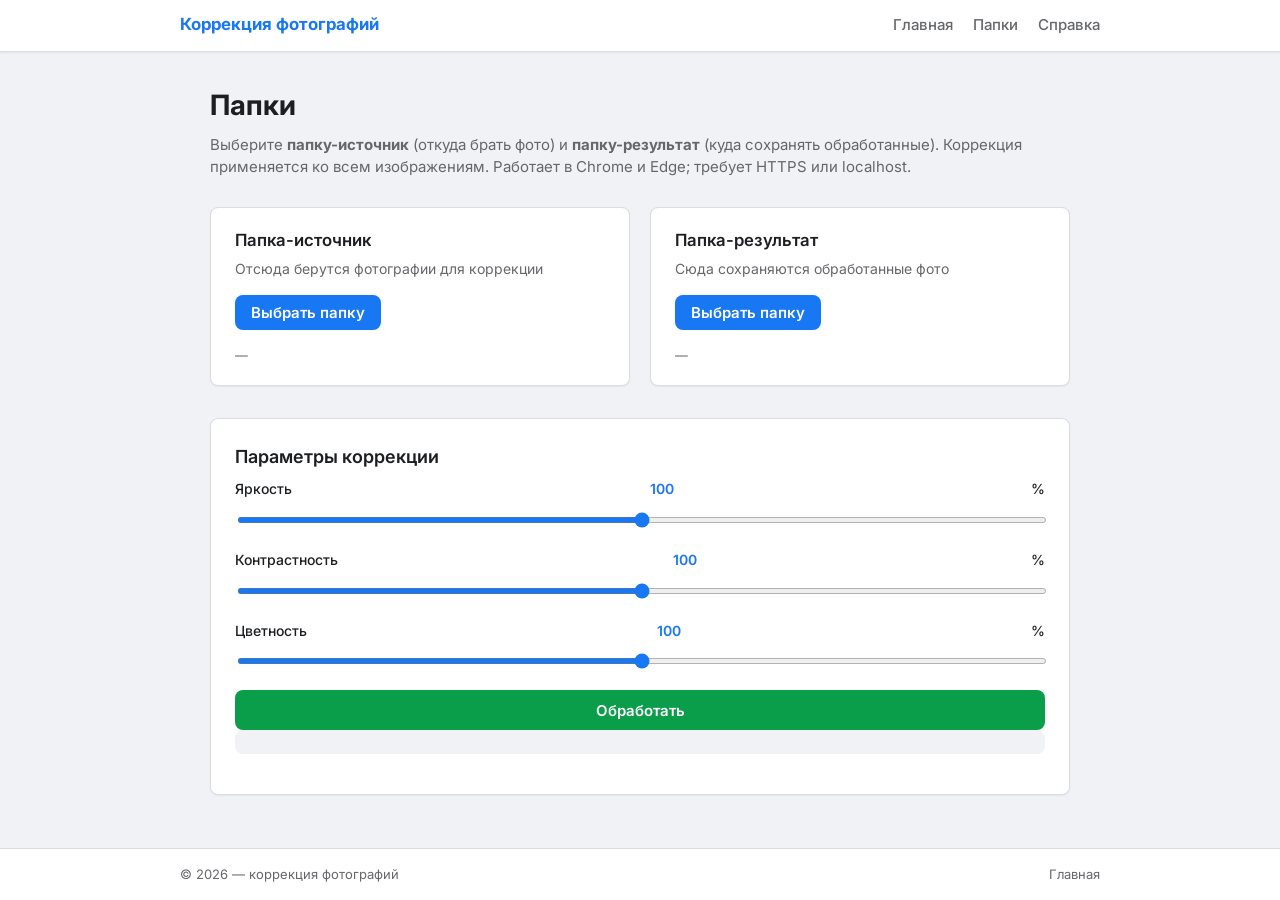
==== batch.html @ 4fc9ca12 "feat: вкладка Папки — папка-источник и папка-результат, File System Access API Made-with: Cursor" ====
<!DOCTYPE html>
<html lang="ru">
<head>
  <meta charset="UTF-8" />
  <meta name="viewport" content="width=device-width, initial-scale=1.0" />
  <meta name="description" content="Пакетная коррекция: папка-источник и папка для обработанных фото." />
  <title>Папки — Коррекция фотографий</title>
  <link rel="preconnect" href="https://fonts.googleapis.com" />
  <link rel="preconnect" href="https://fonts.gstatic.com" crossorigin />
  <link href="https://fonts.googleapis.com/css2?family=Inter:wght@400;500;600;700&display=swap" rel="stylesheet" />
  <link rel="stylesheet" href="styles.css" />
</head>
<body>
  <header class="topbar">
    <div class="wrap topbar-inner">
      <a class="brand" href="index.html">Коррекция фотографий</a>
      <nav class="topnav">
        <a href="index.html">Главная</a>
        <a href="batch.html">Папки</a>
        <a href="help.html">Справка</a>
      </nav>
    </div>
  </header>

  <main class="batch-main">
    <div class="wrap wrap-wide">
      <h1 class="page-heading">Папки</h1>
      <p class="page-sub">Выберите <strong>папку-источник</strong> (откуда брать фото) и <strong>папку-результат</strong> (куда сохранять обработанные). Коррекция применяется ко всем изображениям. Работает в Chrome и Edge; требует HTTPS или localhost.</p>

      <div class="folder-cards">
        <div class="folder-card">
          <h2 class="folder-title">Папка-источник</h2>
          <p class="folder-desc">Отсюда берутся фотографии для коррекции</p>
          <button type="button" class="btn btn-primary" id="btn-src">Выбрать папку</button>
          <p class="folder-path" id="src-path">—</p>
        </div>
        <div class="folder-card">
          <h2 class="folder-title">Папка-результат</h2>
          <p class="folder-desc">Сюда сохраняются обработанные фото</p>
          <button type="button" class="btn btn-primary" id="btn-dst">Выбрать папку</button>
          <p class="folder-path" id="dst-path">—</p>
        </div>
      </div>

      <section class="params">
        <h2 class="params-title">Параметры коррекции</h2>
        <div class="slider-row">
          <label for="b">Яркость <span class="slider-value" id="b-val">100</span>%</label>
          <input type="range" id="b" min="50" max="150" value="100" />
        </div>
        <div class="slider-row">
          <label for="c">Контрастность <span class="slider-value" id="c-val">100</span>%</label>
          <input type="range" id="c" min="50" max="150" value="100" />
        </div>
        <div class="slider-row">
          <label for="s">Цветность <span class="slider-value" id="s-val">100</span>%</label>
          <input type="range" id="s" min="0" max="200" value="100" />
        </div>
        <div class="btn-row">
          <button type="button" class="btn btn-primary btn-download" id="btn-process">Обработать</button>
        </div>
        <div class="status-line" id="status"></div>
      </section>
    </div>
  </main>

  <footer class="site-footer">
    <div class="wrap footer-inner">
      <span>© <span id="year"></span> — коррекция фотографий</span>
      <a href="index.html">Главная</a>
    </div>
  </footer>

  <script>
    (function () {
      var srcHandle = null, dstHandle = null;
      var b = document.getElementById('b'), c = document.getElementById('c'), s = document.getElementById('s');
      var bVal = document.getElementById('b-val'), cVal = document.getElementById('c-val'), sVal = document.getElementById('s-val');
      var status = document.getElementById('status');

      document.getElementById('year').textContent = new Date().getFullYear();

      function updateLabels() {
        bVal.textContent = b.value;
        cVal.textContent = c.value;
        sVal.textContent = s.value;
      }
      [b, c, s].forEach(function (el) { el.addEventListener('input', updateLabels); });

      if (!('showDirectoryPicker' in window)) {
        document.getElementById('btn-src').disabled = true;
        document.getElementById('btn-dst').disabled = true;
        document.getElementById('btn-process').disabled = true;
        status.textContent = 'Выбор папок недоступен. Используйте Chrome или Edge (https).';
      }

      document.getElementById('btn-src').addEventListener('click', async function () {
        try {
          srcHandle = await window.showDirectoryPicker({ mode: 'read' });
          document.getElementById('src-path').textContent = srcHandle.name;
          status.textContent = 'Источник: ' + srcHandle.name;
        } catch (err) {
          if (err.name !== 'AbortError') status.textContent = 'Ошибка: ' + err.message;
        }
      });

      document.getElementById('btn-dst').addEventListener('click', async function () {
        try {
          dstHandle = await window.showDirectoryPicker({ mode: 'readwrite' });
          document.getElementById('dst-path').textContent = dstHandle.name;
          status.textContent = 'Результат: ' + dstHandle.name;
        } catch (err) {
          if (err.name !== 'AbortError') status.textContent = 'Ошибка: ' + err.message;
        }
      });

      var IMG_EXTS = /\.(jpe?g|png|webp|bmp)$/i;

      async function* listImages(dirHandle) {
        for await (var entry of dirHandle.values()) {
          if (entry.kind === 'file' && IMG_EXTS.test(entry.name))
            yield entry;
          if (entry.kind === 'directory') {
            yield* listImages(entry);
          }
        }
      }

      function processImage(file, filter) {
        return new Promise(function (resolve, reject) {
          var img = new Image();
          var url = URL.createObjectURL(file);
          img.onload = function () {
            URL.revokeObjectURL(url);
            var canvas = document.createElement('canvas');
            canvas.width = img.naturalWidth;
            canvas.height = img.naturalHeight;
            var ctx = canvas.getContext('2d');
            ctx.filter = filter;
            ctx.drawImage(img, 0, 0);
            canvas.toBlob(function (blob) { resolve(blob); }, 'image/png');
          };
          img.onerror = function () { URL.revokeObjectURL(url); reject(); };
          img.src = url;
        });
      }

      document.getElementById('btn-process').addEventListener('click', async function () {
        if (!srcHandle || !dstHandle) {
          status.textContent = 'Сначала выберите обе папки.';
          return;
        }
        var filter = 'brightness(' + (b.value / 100) + ') contrast(' + (c.value / 100) + ') saturate(' + (s.value / 100) + ')';
        var count = 0, err = 0;
        status.textContent = 'Обработка…';
        try {
          for await (const fileHandle of listImages(srcHandle)) {
            try {
              var file = await fileHandle.getFile();
              var blob = await processImage(file, filter);
              var base = file.name.replace(/\.[^.]+$/, '') || 'foto';
              var outName = base + '.png';
              var outFile = await dstHandle.getFileHandle(outName, { create: true });
              var writable = await outFile.createWritable();
              await writable.write(blob);
              await writable.close();
              count++;
              status.textContent = 'Обработано: ' + count + '…';
            } catch (e) {
              err++;
            }
          }
          status.textContent = 'Готово: ' + count + ' фото сохранено. Ошибок: ' + err;
        } catch (e) {
          status.textContent = 'Ошибка: ' + e.message;
        }
      });
    })();
  </script>
</body>
</html>
---- styles.css ----
/* Светлая тема в духе сервисов вроде upscale-страниц: без копирования чужого бренда */
:root {
  --bg: #f0f2f5;
  --surface: #ffffff;
  --text: #1c1e21;
  --muted: #65676b;
  --border: #dadde1;
  --primary: #1877f2;
  --primary-hover: #166fe5;
  --radius: 8px;
  --shadow: 0 1px 2px rgba(0, 0, 0, 0.06);
}

* {
  box-sizing: border-box;
}

body {
  margin: 0;
  font-family: "Inter", -apple-system, BlinkMacSystemFont, "Segoe UI", sans-serif;
  background: var(--bg);
  color: var(--text);
  line-height: 1.5;
  min-height: 100vh;
  display: flex;
  flex-direction: column;
}

.wrap {
  width: 100%;
  max-width: 720px;
  margin: 0 auto;
  padding: 0 1.25rem;
}

.wrap-wide {
  max-width: 900px;
}

/* Header */
.topbar {
  background: var(--surface);
  border-bottom: 1px solid var(--border);
  box-shadow: var(--shadow);
}

.topbar-inner {
  display: flex;
  align-items: center;
  justify-content: space-between;
  padding: 0.875rem 1.25rem;
  max-width: 960px;
  margin: 0 auto;
}

.brand {
  font-weight: 700;
  font-size: 0.95rem;
  color: var(--primary);
  text-decoration: none;
  max-width: 280px;
  line-height: 1.3;
}

@media (min-width: 640px) {
  .brand {
    font-size: 1.05rem;
    max-width: none;
  }
}

.topnav {
  display: flex;
  gap: 1.25rem;
}

.topnav a {
  color: var(--muted);
  text-decoration: none;
  font-size: 0.9375rem;
  font-weight: 500;
}

.topnav a:hover {
  color: var(--text);
}

/* Main */
.main {
  flex: 1;
  padding: 2rem 0 3rem;
}

.page-heading {
  margin: 0 0 0.5rem;
  font-size: 1.75rem;
  font-weight: 700;
}

.page-sub {
  margin: 0 0 1.75rem;
  color: var(--muted);
  font-size: 0.9375rem;
}

/* Upload card */
.upload-card {
  background: var(--surface);
  border: 1px solid var(--border);
  border-radius: var(--radius);
  padding: 1.5rem;
  margin-bottom: 1.5rem;
  box-shadow: var(--shadow);
}

.dropzone {
  border: 2px dashed var(--border);
  border-radius: var(--radius);
  padding: 2.5rem 1.5rem;
  text-align: center;
  cursor: pointer;
  transition: border-color 0.2s, background 0.2s;
}

.dropzone:hover,
.dropzone-active {
  border-color: var(--primary);
  background: rgba(24, 119, 242, 0.04);
}

.dropzone-icon {
  font-size: 2rem;
  margin-bottom: 0.5rem;
  opacity: 0.7;
}

.dropzone-title {
  margin: 0 0 0.25rem;
  font-weight: 600;
  font-size: 1rem;
}

.dropzone-hint {
  margin: 0 0 1rem;
  font-size: 0.875rem;
  color: var(--muted);
}

.file-name {
  margin: 1rem 0 0;
  font-size: 0.875rem;
  color: var(--muted);
  min-height: 1.25rem;
}

/* Buttons */
.btn {
  display: inline-block;
  padding: 0.5rem 1rem;
  border-radius: var(--radius);
  font-weight: 600;
  font-size: 0.9375rem;
  cursor: pointer;
  border: none;
  font-family: inherit;
}

.btn-secondary {
  background: #e4e6eb;
  color: var(--text);
}

.btn-secondary:hover {
  background: #d8dadf;
}

.btn-primary {
  background: var(--primary);
  color: #fff;
}

.btn-primary:hover {
  background: var(--primary-hover);
}

.btn-download {
  background: #0a9d4a;
  color: #fff;
}

.btn-download:hover {
  background: #099044;
}

.btn-block {
  display: block;
  width: 100%;
  padding: 0.75rem 1rem;
  margin-top: 1rem;
}

/* Params */
.params {
  background: var(--surface);
  border: 1px solid var(--border);
  border-radius: var(--radius);
  padding: 1.5rem;
  box-shadow: var(--shadow);
}

.params-title {
  margin: 0 0 0.5rem;
  font-size: 1.125rem;
  font-weight: 600;
}

.params-note {
  margin: 0 0 1.25rem;
  font-size: 0.8125rem;
  color: var(--muted);
}

.multiplier-group {
  display: flex;
  gap: 0.5rem;
  margin-bottom: 1rem;
}

.chip {
  padding: 0.5rem 1.25rem;
  border: 1px solid var(--border);
  border-radius: var(--radius);
  background: var(--surface);
  font-weight: 600;
  cursor: pointer;
  font-family: inherit;
  color: var(--text);
}

.chip:hover {
  border-color: var(--muted);
}

.chip-active {
  border-color: var(--primary);
  background: rgba(24, 119, 242, 0.08);
  color: var(--primary);
}

.preview-dims {
  font-size: 0.875rem;
  color: var(--muted);
  padding: 0.75rem;
  background: var(--bg);
  border-radius: var(--radius);
}

/* Коррекция: превью + ползунки */
.layout-correction {
  display: grid;
  gap: 1.5rem;
  margin-top: 0.5rem;
}

@media (min-width: 768px) {
  .layout-correction {
    grid-template-columns: 1fr 1fr;
    align-items: start;
  }
}

.preview-box {
  background: var(--surface);
  border: 1px solid var(--border);
  border-radius: var(--radius);
  padding: 1rem;
  box-shadow: var(--shadow);
  overflow: hidden;
  max-width: 100%;
}

.preview-label {
  margin: 0 0 0.75rem;
  font-size: 0.875rem;
  font-weight: 600;
  color: var(--muted);
}

.photo-count {
  color: var(--primary);
  font-weight: 500;
}

.thumb-grid {
  display: grid;
  grid-template-columns: repeat(auto-fill, minmax(140px, 1fr));
  gap: 1rem;
  min-height: 80px;
}

.thumb-wrap {
  position: relative;
  background: var(--bg);
  border-radius: var(--radius);
  overflow: hidden;
  display: flex;
  flex-direction: column;
  align-items: center;
}

.thumb-img {
  width: 100%;
  height: 120px;
  object-fit: contain;
  object-position: center;
  background: var(--surface);
}

.thumb-name {
  font-size: 0.7rem;
  color: var(--muted);
  padding: 0.35rem 0.5rem;
  overflow: hidden;
  text-overflow: ellipsis;
  white-space: nowrap;
  max-width: 100%;
}

.thumb-wrap .btn-thumb {
  position: absolute;
  top: 0.25rem;
  right: 0.25rem;
  padding: 0.25rem 0.5rem;
  font-size: 0.75rem;
}

/* Рамка превью: без flex у img — иначе браузер тянет натуральный размер */
.preview-frame {
  position: relative;
  background: var(--bg);
  border-radius: var(--radius);
  width: 100%;
  max-width: 100%;
  overflow: hidden;
  text-align: center;
}

/* Внутренний контейнер жёстко ограничивает высоту — фото не может «вылезти» */
.preview-inner {
  display: none;
  max-width: 100%;
  max-height: 170px;
  overflow: hidden;
  line-height: 0;
  margin: 0 auto;
}

.preview-inner.preview-inner-visible {
  display: block;
}

/* Обычный размер превью: не больше 220px по высоте и не шире блока */
.preview-inner img,
.preview-frame img {
  display: none;
  max-width: 100% !important;
  max-height: 170px !important;
  width: auto !important;
  height: auto !important;
  vertical-align: middle;
  object-fit: contain;
  box-sizing: border-box;
}

.preview-inner img.preview-img-visible,
.preview-frame img.preview-img-visible {
  display: inline-block;
}

@media (min-width: 768px) {
  .preview-inner {
    max-height: 170px;
  }
  .preview-inner img,
  .preview-frame img {
    max-height: 170px !important;
  }
}

.preview-placeholder {
  margin: 1rem 0 0;
  padding: 2rem;
  font-size: 0.875rem;
  color: var(--muted);
  text-align: center;
}

.slider-row {
  margin-bottom: 1.25rem;
}

.slider-row label {
  display: flex;
  justify-content: space-between;
  align-items: center;
  font-size: 0.875rem;
  font-weight: 500;
  margin-bottom: 0.35rem;
}

.slider-value {
  color: var(--primary);
  font-weight: 600;
}

.slider-row input[type="range"] {
  width: 100%;
  height: 6px;
  accent-color: var(--primary);
}

.status-line {
  font-size: 0.8125rem;
  color: var(--muted);
  padding: 0.75rem;
  background: var(--bg);
  border-radius: var(--radius);
  margin-bottom: 1rem;
}

.btn-row {
  display: flex;
  gap: 0.75rem;
  flex-wrap: wrap;
}

.btn-row-top {
  margin-bottom: 1rem;
  align-items: center;
}

.auto-hint {
  font-size: 0.8125rem;
  color: var(--muted);
}

.btn-row .btn-primary {
  flex: 1;
  min-width: 160px;
  padding: 0.65rem 1rem;
}

.params-note-small {
  margin-top: 1rem;
  margin-bottom: 0;
}

.help-block code {
  font-size: 0.8em;
  background: var(--bg);
  padding: 0.1rem 0.35rem;
  border-radius: 4px;
}

/* Batch (папки) */
.batch-main {
  flex: 1;
  padding: 2rem 0 3rem;
}

.folder-cards {
  display: grid;
  gap: 1.25rem;
  margin-bottom: 2rem;
}

@media (min-width: 640px) {
  .folder-cards {
    grid-template-columns: 1fr 1fr;
  }
}

.folder-card {
  background: var(--surface);
  border: 1px solid var(--border);
  border-radius: var(--radius);
  padding: 1.25rem 1.5rem;
  box-shadow: var(--shadow);
}

.folder-title {
  margin: 0 0 0.35rem;
  font-size: 1.05rem;
  font-weight: 600;
}

.folder-desc {
  margin: 0 0 1rem;
  font-size: 0.875rem;
  color: var(--muted);
}

.folder-path {
  margin: 1rem 0 0;
  font-size: 0.8rem;
  color: var(--muted);
  word-break: break-all;
}

/* Footer */
.site-footer {
  border-top: 1px solid var(--border);
  background: var(--surface);
  padding: 1rem 0;
  margin-top: auto;
}

.footer-inner {
  display: flex;
  justify-content: space-between;
  align-items: center;
  font-size: 0.8125rem;
  color: var(--muted);
  max-width: 960px;
  margin: 0 auto;
  padding: 0 1.25rem;
}

.footer-inner a {
  color: var(--muted);
  text-decoration: none;
}

.footer-inner a:hover {
  color: var(--primary);
}

/* Help page */
.help-main {
  flex: 1;
  padding: 2rem 0 3rem;
}

.help-block {
  background: var(--surface);
  border: 1px solid var(--border);
  border-radius: var(--radius);
  padding: 1.25rem 1.5rem;
  margin-bottom: 1rem;
  box-shadow: var(--shadow);
}

.help-block h2 {
  margin: 0 0 0.5rem;
  font-size: 1rem;
  font-weight: 600;
}

.help-block p {
  margin: 0;
  font-size: 0.9375rem;
  color: var(--muted);
}

.back-link {
  display: inline-block;
  margin-top: 1.5rem;
  color: var(--primary);
  text-decoration: none;
  font-weight: 500;
  font-size: 0.9375rem;
}

.back-link:hover {
  text-decoration: underline;
}
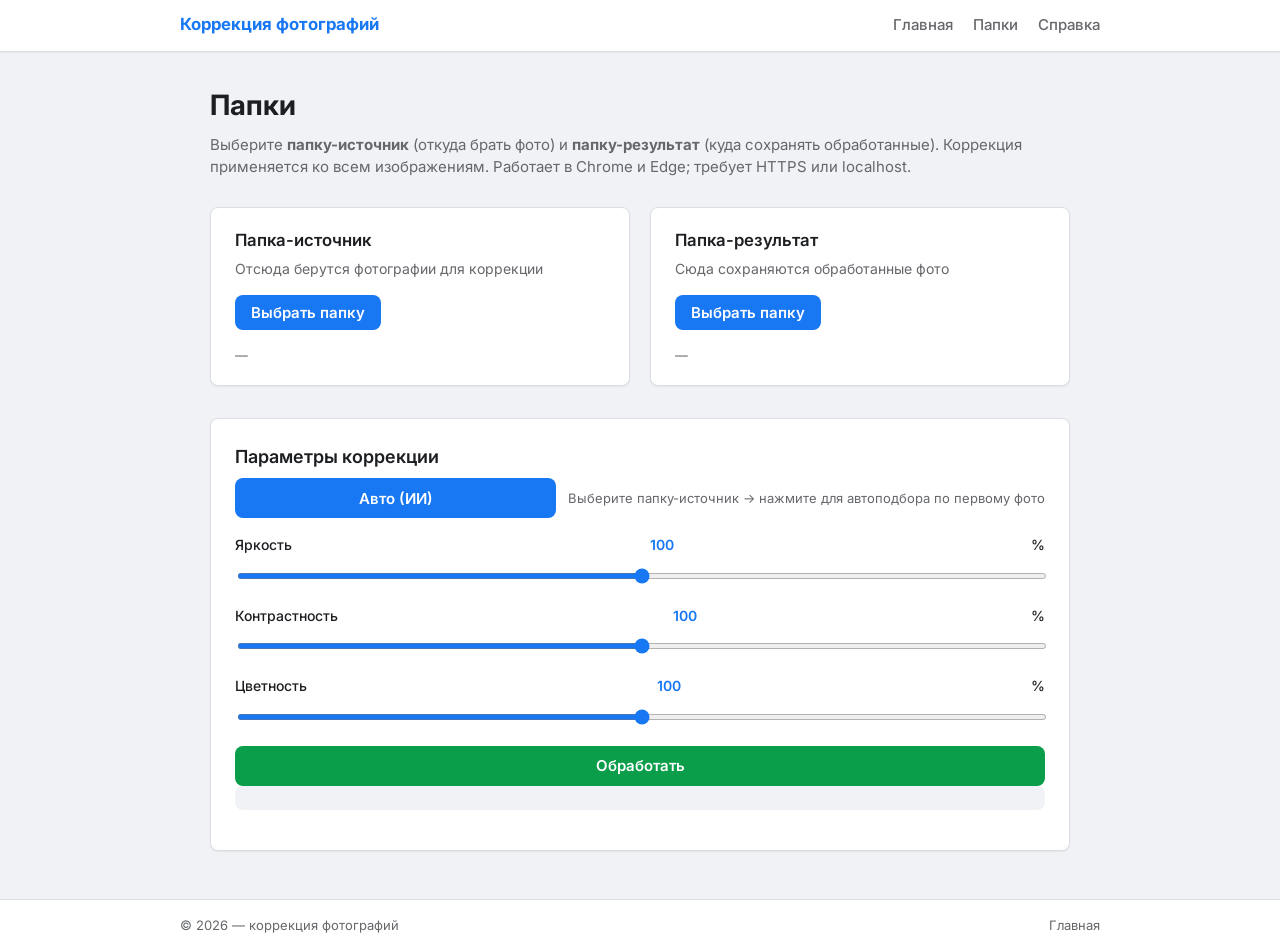
==== commit f4daf705: "feat: кнопка Авто (ИИ) на вкладке Папки Made-with: Cursor" ====
--- a/batch.html
+++ b/batch.html
@@ -44,6 +44,10 @@
 
       <section class="params">
         <h2 class="params-title">Параметры коррекции</h2>
+        <div class="btn-row btn-row-top">
+          <button type="button" class="btn btn-primary" id="btn-auto">Авто (ИИ)</button>
+          <span class="auto-hint">Выберите папку-источник → нажмите для автоподбора по первому фото</span>
+        </div>
         <div class="slider-row">
           <label for="b">Яркость <span class="slider-value" id="b-val">100</span>%</label>
           <input type="range" id="b" min="50" max="150" value="100" />
@@ -90,6 +94,7 @@
       if (!('showDirectoryPicker' in window)) {
         document.getElementById('btn-src').disabled = true;
         document.getElementById('btn-dst').disabled = true;
+        document.getElementById('btn-auto').disabled = true;
         document.getElementById('btn-process').disabled = true;
         status.textContent = 'Выбор папок недоступен. Используйте Chrome или Edge (https).';
       }
@@ -112,6 +117,62 @@
         } catch (err) {
           if (err.name !== 'AbortError') status.textContent = 'Ошибка: ' + err.message;
         }
+      });
+
+      document.getElementById('btn-auto').addEventListener('click', async function () {
+        if (!srcHandle) {
+          status.textContent = 'Сначала выберите папку-источник.';
+          return;
+        }
+        status.textContent = 'Анализ первого фото…';
+        var firstFile = null;
+        for await (var fileHandle of listImages(srcHandle)) {
+          firstFile = await fileHandle.getFile();
+          break;
+        }
+        if (!firstFile) {
+          status.textContent = 'В папке нет изображений.';
+          return;
+        }
+        var img = new Image();
+        var url = URL.createObjectURL(firstFile);
+        img.onload = function () {
+          URL.revokeObjectURL(url);
+          var canvas = document.createElement('canvas');
+          var ctx = canvas.getContext('2d');
+          var w = img.naturalWidth, h = img.naturalHeight;
+          var sample = 120;
+          var scale = Math.min(1, sample / Math.max(w, h));
+          canvas.width = Math.max(1, Math.floor(w * scale));
+          canvas.height = Math.max(1, Math.floor(h * scale));
+          ctx.drawImage(img, 0, 0, canvas.width, canvas.height);
+          var data = ctx.getImageData(0, 0, canvas.width, canvas.height);
+          var pixels = data.data;
+          var sumLum = 0, sumSqLum = 0, sumSat = 0, count = 0;
+          for (var i = 0; i < pixels.length; i += 4) {
+            var r = pixels[i] / 255, g = pixels[i + 1] / 255, bl = pixels[i + 2] / 255;
+            var maxC = Math.max(r, g, bl), minC = Math.min(r, g, bl);
+            var lum = 0.299 * r + 0.587 * g + 0.114 * bl;
+            var sat = maxC === 0 ? 0 : (maxC - minC) / maxC;
+            sumLum += lum; sumSqLum += lum * lum; sumSat += sat; count++;
+          }
+          var meanLum = sumLum / count;
+          var variance = (sumSqLum / count) - (meanLum * meanLum);
+          var stdLum = Math.sqrt(Math.max(0, variance));
+          var meanSat = sumSat / count;
+          var brightnessFactor = meanLum < 0.01 ? 100 : Math.round((0.5 / meanLum) * 100);
+          brightnessFactor = Math.max(50, Math.min(150, brightnessFactor));
+          var contrastFactor = stdLum < 0.15 ? 120 : stdLum > 0.35 ? 95 : 105;
+          var saturateFactor = meanSat < 0.2 ? 130 : meanSat > 0.6 ? 90 : 110;
+          saturateFactor = Math.max(80, Math.min(150, saturateFactor));
+          b.value = brightnessFactor;
+          c.value = contrastFactor;
+          s.value = saturateFactor;
+          updateLabels();
+          status.textContent = 'ИИ: яркость ' + brightnessFactor + '%, контраст ' + contrastFactor + '%, цветность ' + saturateFactor + '%';
+        };
+        img.onerror = function () { URL.revokeObjectURL(url); status.textContent = 'Не удалось загрузить фото.'; };
+        img.src = url;
       });
 
       var IMG_EXTS = /\.(jpe?g|png|webp|bmp)$/i;
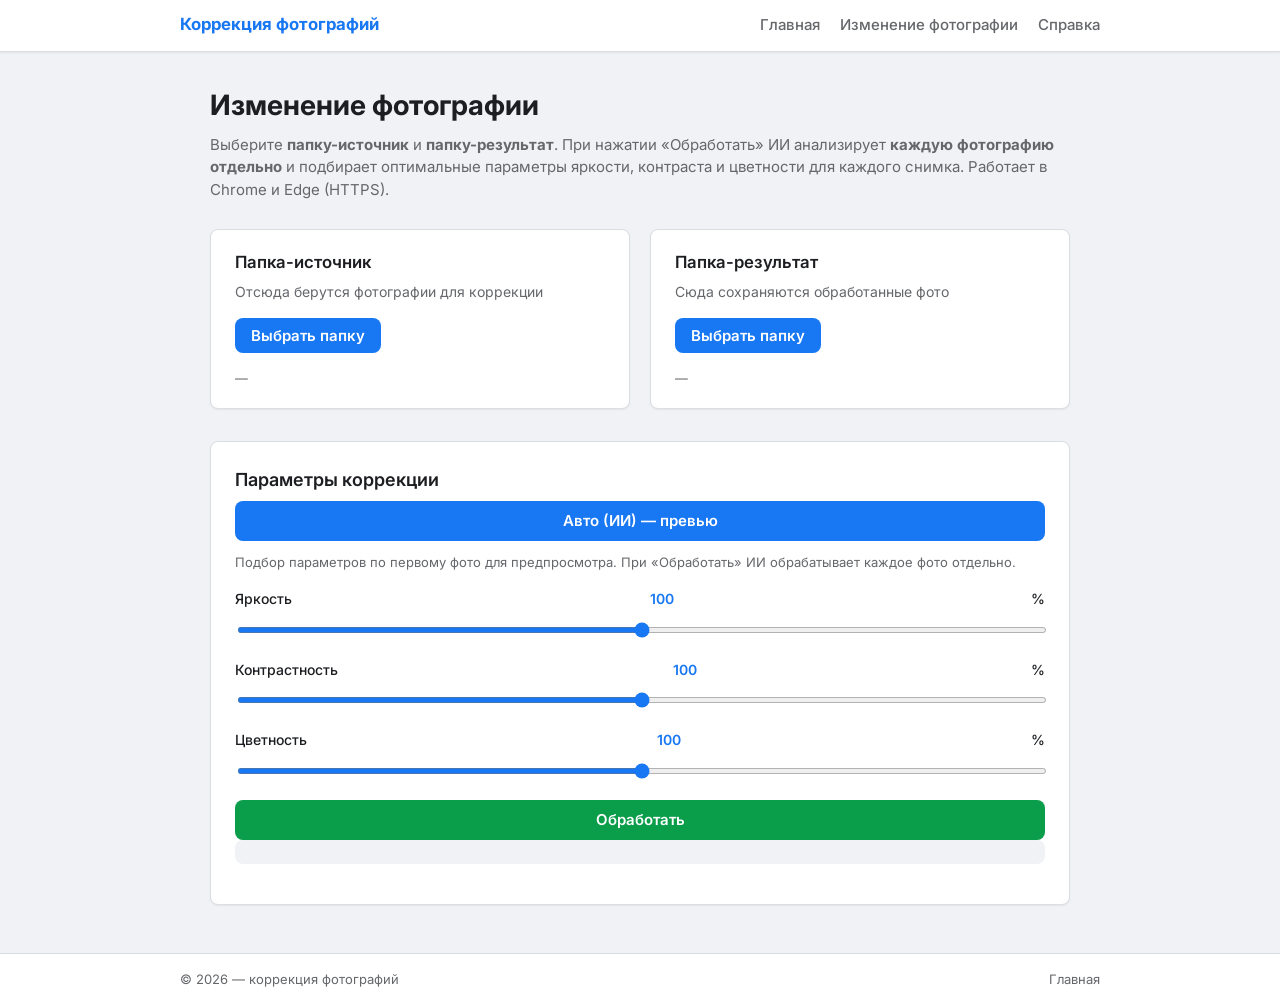
==== commit b97b684d: "rename: Папки → Изменение фотографии Made-with: Cursor" ====
--- a/batch.html
+++ b/batch.html
@@ -4,7 +4,7 @@
   <meta charset="UTF-8" />
   <meta name="viewport" content="width=device-width, initial-scale=1.0" />
   <meta name="description" content="Пакетная коррекция: папка-источник и папка для обработанных фото." />
-  <title>Папки — Коррекция фотографий</title>
+  <title>Изменение фотографии — Коррекция фотографий</title>
   <link rel="preconnect" href="https://fonts.googleapis.com" />
   <link rel="preconnect" href="https://fonts.gstatic.com" crossorigin />
   <link href="https://fonts.googleapis.com/css2?family=Inter:wght@400;500;600;700&display=swap" rel="stylesheet" />
@@ -16,7 +16,7 @@
       <a class="brand" href="index.html">Коррекция фотографий</a>
       <nav class="topnav">
         <a href="index.html">Главная</a>
-        <a href="batch.html">Папки</a>
+        <a href="batch.html">Изменение фотографии</a>
         <a href="help.html">Справка</a>
       </nav>
     </div>
@@ -24,8 +24,8 @@
 
   <main class="batch-main">
     <div class="wrap wrap-wide">
-      <h1 class="page-heading">Папки</h1>
-      <p class="page-sub">Выберите <strong>папку-источник</strong> (откуда брать фото) и <strong>папку-результат</strong> (куда сохранять обработанные). Коррекция применяется ко всем изображениям. Работает в Chrome и Edge; требует HTTPS или localhost.</p>
+      <h1 class="page-heading">Изменение фотографии</h1>
+      <p class="page-sub">Выберите <strong>папку-источник</strong> и <strong>папку-результат</strong>. При нажатии «Обработать» ИИ анализирует <strong>каждую фотографию отдельно</strong> и подбирает оптимальные параметры яркости, контраста и цветности для каждого снимка. Работает в Chrome и Edge (HTTPS).</p>
 
       <div class="folder-cards">
         <div class="folder-card">
@@ -45,8 +45,8 @@
       <section class="params">
         <h2 class="params-title">Параметры коррекции</h2>
         <div class="btn-row btn-row-top">
-          <button type="button" class="btn btn-primary" id="btn-auto">Авто (ИИ)</button>
-          <span class="auto-hint">Выберите папку-источник → нажмите для автоподбора по первому фото</span>
+          <button type="button" class="btn btn-primary" id="btn-auto">Авто (ИИ) — превью</button>
+          <span class="auto-hint">Подбор параметров по первому фото для предпросмотра. При «Обработать» ИИ обрабатывает каждое фото отдельно.</span>
         </div>
         <div class="slider-row">
           <label for="b">Яркость <span class="slider-value" id="b-val">100</span>%</label>
@@ -187,16 +187,50 @@
         }
       }
 
-      function processImage(file, filter) {
+      function analyzeImage(ctx, w, h) {
+        var data = ctx.getImageData(0, 0, w, h);
+        var pixels = data.data;
+        var sumLum = 0, sumSqLum = 0, sumSat = 0, count = 0;
+        for (var i = 0; i < pixels.length; i += 4) {
+          var r = pixels[i] / 255, g = pixels[i + 1] / 255, bl = pixels[i + 2] / 255;
+          var maxC = Math.max(r, g, bl), minC = Math.min(r, g, bl);
+          var lum = 0.299 * r + 0.587 * g + 0.114 * bl;
+          var sat = maxC === 0 ? 0 : (maxC - minC) / maxC;
+          sumLum += lum; sumSqLum += lum * lum; sumSat += sat; count++;
+        }
+        var meanLum = sumLum / count;
+        var variance = (sumSqLum / count) - (meanLum * meanLum);
+        var stdLum = Math.sqrt(Math.max(0, variance));
+        var meanSat = sumSat / count;
+        var brightnessFactor = meanLum < 0.01 ? 100 : Math.round((0.5 / meanLum) * 100);
+        brightnessFactor = Math.max(50, Math.min(150, brightnessFactor));
+        var contrastFactor = stdLum < 0.15 ? 120 : stdLum > 0.35 ? 95 : 105;
+        var saturateFactor = meanSat < 0.2 ? 130 : meanSat > 0.6 ? 90 : 110;
+        saturateFactor = Math.max(80, Math.min(150, saturateFactor));
+        return { b: brightnessFactor, c: contrastFactor, s: saturateFactor };
+      }
+
+      function processImageWithAI(file) {
         return new Promise(function (resolve, reject) {
           var img = new Image();
           var url = URL.createObjectURL(file);
           img.onload = function () {
             URL.revokeObjectURL(url);
+            var w = img.naturalWidth, h = img.naturalHeight;
+            var sample = 120;
+            var scale = Math.min(1, sample / Math.max(w, h));
+            var smallW = Math.max(1, Math.floor(w * scale));
+            var smallH = Math.max(1, Math.floor(h * scale));
             var canvas = document.createElement('canvas');
-            canvas.width = img.naturalWidth;
-            canvas.height = img.naturalHeight;
+            canvas.width = smallW;
+            canvas.height = smallH;
             var ctx = canvas.getContext('2d');
+            ctx.drawImage(img, 0, 0, smallW, smallH);
+            var params = analyzeImage(ctx, smallW, smallH);
+            var filter = 'brightness(' + (params.b / 100) + ') contrast(' + (params.c / 100) + ') saturate(' + (params.s / 100) + ')';
+            canvas.width = w;
+            canvas.height = h;
+            ctx = canvas.getContext('2d');
             ctx.filter = filter;
             ctx.drawImage(img, 0, 0);
             canvas.toBlob(function (blob) { resolve(blob); }, 'image/png');
@@ -211,14 +245,13 @@
           status.textContent = 'Сначала выберите обе папки.';
           return;
         }
-        var filter = 'brightness(' + (b.value / 100) + ') contrast(' + (c.value / 100) + ') saturate(' + (s.value / 100) + ')';
         var count = 0, err = 0;
-        status.textContent = 'Обработка…';
+        status.textContent = 'ИИ обрабатывает каждое фото отдельно…';
         try {
           for await (const fileHandle of listImages(srcHandle)) {
             try {
               var file = await fileHandle.getFile();
-              var blob = await processImage(file, filter);
+              var blob = await processImageWithAI(file);
               var base = file.name.replace(/\.[^.]+$/, '') || 'foto';
               var outName = base + '.png';
               var outFile = await dstHandle.getFileHandle(outName, { create: true });
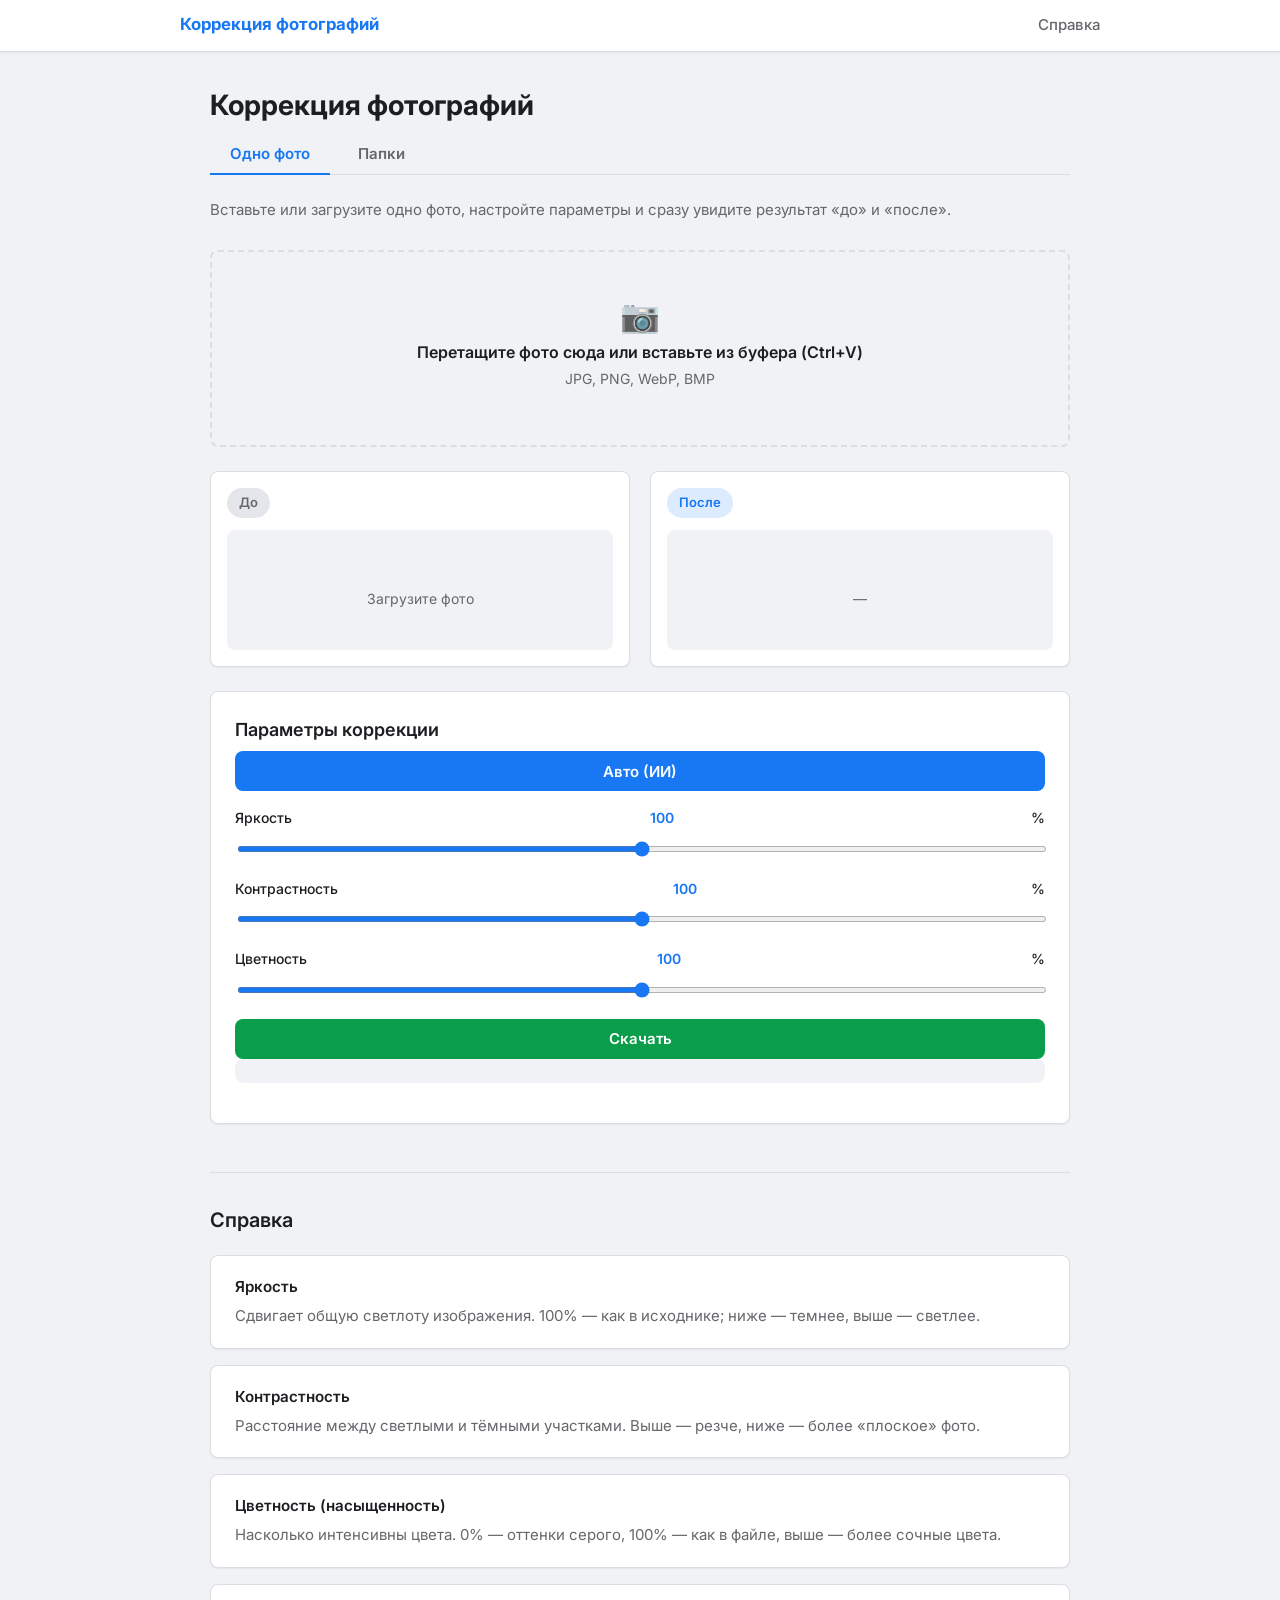
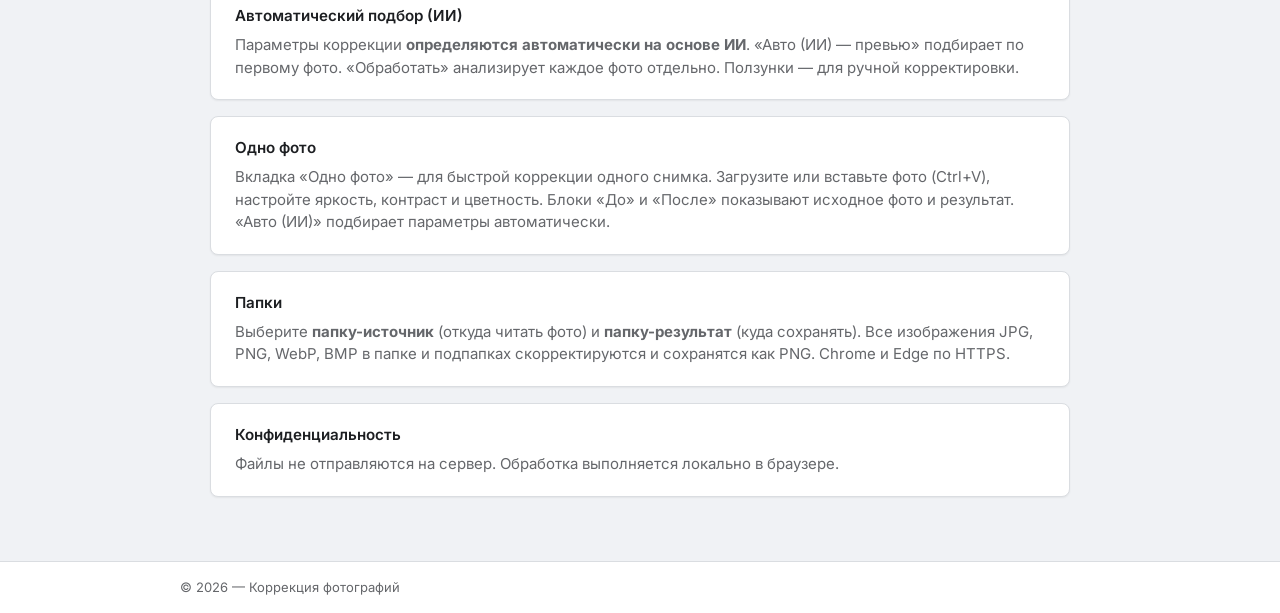
==== commit 91fd4aa0: "Вкладка Одно фото: загрузка/вставка, До/После, авто ИИ, скачать Made-with: Cursor" ====
--- a/batch.html
+++ b/batch.html
@@ -3,8 +3,11 @@
 <head>
   <meta charset="UTF-8" />
   <meta name="viewport" content="width=device-width, initial-scale=1.0" />
-  <meta name="description" content="Пакетная коррекция: папка-источник и папка для обработанных фото." />
-  <title>Изменение фотографии — Коррекция фотографий</title>
+  <meta name="description" content="Коррекция фотографий: папка-источник и папка-результат. ИИ обрабатывает каждое фото отдельно." />
+  <link rel="canonical" href="https://arbttwin3akk-debug.github.io/korrekciya-fotografiy/batch.html" />
+  <meta property="og:url" content="https://arbttwin3akk-debug.github.io/korrekciya-fotografiy/batch.html" />
+  <meta property="og:title" content="Коррекция фотографий" />
+  <title>Коррекция фотографий</title>
   <link rel="preconnect" href="https://fonts.googleapis.com" />
   <link rel="preconnect" href="https://fonts.gstatic.com" crossorigin />
   <link href="https://fonts.googleapis.com/css2?family=Inter:wght@400;500;600;700&display=swap" rel="stylesheet" />
@@ -13,18 +16,69 @@
 <body>
   <header class="topbar">
     <div class="wrap topbar-inner">
-      <a class="brand" href="index.html">Коррекция фотографий</a>
+      <a class="brand" href="batch.html">Коррекция фотографий</a>
       <nav class="topnav">
-        <a href="index.html">Главная</a>
-        <a href="batch.html">Изменение фотографии</a>
-        <a href="help.html">Справка</a>
+        <a href="#help">Справка</a>
       </nav>
     </div>
   </header>
 
   <main class="batch-main">
     <div class="wrap wrap-wide">
-      <h1 class="page-heading">Изменение фотографии</h1>
+      <h1 class="page-heading">Коррекция фотографий</h1>
+
+      <nav class="tabs">
+        <button type="button" class="tab-btn tab-active" data-tab="single">Одно фото</button>
+        <button type="button" class="tab-btn" data-tab="batch">Папки</button>
+      </nav>
+
+      <!-- Вкладка: Одно фото -->
+      <div class="tab-pane tab-active" id="pane-single">
+        <p class="page-sub">Вставьте или загрузите одно фото, настройте параметры и сразу увидите результат «до» и «после».</p>
+        <div class="single-upload">
+          <div class="dropzone dropzone-single" id="dropzone-single">
+            <span class="dropzone-icon">📷</span>
+            <div class="dropzone-title">Перетащите фото сюда или вставьте из буфера (Ctrl+V)</div>
+            <div class="dropzone-hint">JPG, PNG, WebP, BMP</div>
+            <input type="file" id="file-single" accept="image/jpeg,image/png,image/webp,image/bmp" hidden />
+          </div>
+        </div>
+        <div class="before-after-wrap">
+          <div class="before-after-box">
+            <span class="before-after-label before-label">До</span>
+            <div class="preview-frame preview-before"><span class="preview-placeholder" id="ph-before">Загрузите фото</span><img id="img-before" alt="До" /></div>
+          </div>
+          <div class="before-after-box">
+            <span class="before-after-label after-label">После</span>
+            <div class="preview-frame preview-after"><span class="preview-placeholder" id="ph-after">—</span><img id="img-after" alt="После" /></div>
+          </div>
+        </div>
+        <section class="params params-single">
+          <h2 class="params-title">Параметры коррекции</h2>
+          <div class="btn-row btn-row-top">
+            <button type="button" class="btn btn-primary" id="btn-auto-single">Авто (ИИ)</button>
+          </div>
+          <div class="slider-row">
+            <label for="b-single">Яркость <span class="slider-value" id="b-val-single">100</span>%</label>
+            <input type="range" id="b-single" min="50" max="150" value="100" />
+          </div>
+          <div class="slider-row">
+            <label for="c-single">Контрастность <span class="slider-value" id="c-val-single">100</span>%</label>
+            <input type="range" id="c-single" min="50" max="150" value="100" />
+          </div>
+          <div class="slider-row">
+            <label for="s-single">Цветность <span class="slider-value" id="s-val-single">100</span>%</label>
+            <input type="range" id="s-single" min="0" max="200" value="100" />
+          </div>
+          <div class="btn-row">
+            <button type="button" class="btn btn-primary btn-download" id="btn-download-single">Скачать</button>
+          </div>
+          <div class="status-line" id="status-single"></div>
+        </section>
+      </div>
+
+      <!-- Вкладка: Папки -->
+      <div class="tab-pane" id="pane-batch">
       <p class="page-sub">Выберите <strong>папку-источник</strong> и <strong>папку-результат</strong>. При нажатии «Обработать» ИИ анализирует <strong>каждую фотографию отдельно</strong> и подбирает оптимальные параметры яркости, контраста и цветности для каждого снимка. Работает в Chrome и Edge (HTTPS).</p>
 
       <div class="folder-cards">
@@ -65,13 +119,46 @@
         </div>
         <div class="status-line" id="status"></div>
       </section>
+
+      </div><!-- /pane-batch -->
+
+      <section class="help-section" id="help">
+        <h2 class="help-section-title">Справка</h2>
+        <div class="help-block">
+          <h3>Яркость</h3>
+          <p>Сдвигает общую светлоту изображения. 100% — как в исходнике; ниже — темнее, выше — светлее.</p>
+        </div>
+        <div class="help-block">
+          <h3>Контрастность</h3>
+          <p>Расстояние между светлыми и тёмными участками. Выше — резче, ниже — более «плоское» фото.</p>
+        </div>
+        <div class="help-block">
+          <h3>Цветность (насыщенность)</h3>
+          <p>Насколько интенсивны цвета. 0% — оттенки серого, 100% — как в файле, выше — более сочные цвета.</p>
+        </div>
+        <div class="help-block">
+          <h3>Автоматический подбор (ИИ)</h3>
+          <p>Параметры коррекции <strong>определяются автоматически на основе ИИ</strong>. «Авто (ИИ) — превью» подбирает по первому фото. «Обработать» анализирует каждое фото отдельно. Ползунки — для ручной корректировки.</p>
+        </div>
+        <div class="help-block">
+          <h3>Одно фото</h3>
+          <p>Вкладка «Одно фото» — для быстрой коррекции одного снимка. Загрузите или вставьте фото (Ctrl+V), настройте яркость, контраст и цветность. Блоки «До» и «После» показывают исходное фото и результат. «Авто (ИИ)» подбирает параметры автоматически.</p>
+        </div>
+        <div class="help-block">
+          <h3>Папки</h3>
+          <p>Выберите <strong>папку-источник</strong> (откуда читать фото) и <strong>папку-результат</strong> (куда сохранять). Все изображения JPG, PNG, WebP, BMP в папке и подпапках скорректируются и сохранятся как PNG. Chrome и Edge по HTTPS.</p>
+        </div>
+        <div class="help-block">
+          <h3>Конфиденциальность</h3>
+          <p>Файлы не отправляются на сервер. Обработка выполняется локально в браузере.</p>
+        </div>
+      </section>
     </div>
   </main>
 
   <footer class="site-footer">
     <div class="wrap footer-inner">
-      <span>© <span id="year"></span> — коррекция фотографий</span>
-      <a href="index.html">Главная</a>
+      <span>© <span id="year"></span> — Коррекция фотографий</span>
     </div>
   </footer>
 
@@ -84,12 +171,129 @@
 
       document.getElementById('year').textContent = new Date().getFullYear();
 
+      /* Табы */
+      document.querySelectorAll('.tab-btn').forEach(function (btn) {
+        btn.addEventListener('click', function () {
+          var t = btn.getAttribute('data-tab');
+          document.querySelectorAll('.tab-btn').forEach(function (b) { b.classList.remove('tab-active'); });
+          document.querySelectorAll('.tab-pane').forEach(function (p) { p.classList.remove('tab-active'); });
+          btn.classList.add('tab-active');
+          document.getElementById('pane-' + t).classList.add('tab-active');
+        });
+      });
+
       function updateLabels() {
         bVal.textContent = b.value;
         cVal.textContent = c.value;
         sVal.textContent = s.value;
       }
       [b, c, s].forEach(function (el) { el.addEventListener('input', updateLabels); });
+
+      /* Вкладка "Одно фото" */
+      var singleOriginalImg = null, singleOriginalCanvas = null;
+      var bS = document.getElementById('b-single'), cS = document.getElementById('c-single'), sS = document.getElementById('s-single');
+      var bValS = document.getElementById('b-val-single'), cValS = document.getElementById('c-val-single'), sValS = document.getElementById('s-val-single');
+      var imgBefore = document.getElementById('img-before'), imgAfter = document.getElementById('img-after');
+      var statusSingle = document.getElementById('status-single');
+
+      function updateSingleLabels() {
+        bValS.textContent = bS.value;
+        cValS.textContent = cS.value;
+        sValS.textContent = sS.value;
+      }
+      [bS, cS, sS].forEach(function (el) { el.addEventListener('input', function () { updateSingleLabels(); applySinglePreview(); }); });
+
+      function applySinglePreview() {
+        if (!singleOriginalImg) return;
+        var w = singleOriginalImg.naturalWidth, h = singleOriginalImg.naturalHeight;
+        var filter = 'brightness(' + (bS.value / 100) + ') contrast(' + (cS.value / 100) + ') saturate(' + (sS.value / 100) + ')';
+        if (!singleOriginalCanvas) singleOriginalCanvas = document.createElement('canvas');
+        singleOriginalCanvas.width = w;
+        singleOriginalCanvas.height = h;
+        var ctx = singleOriginalCanvas.getContext('2d');
+        ctx.filter = filter;
+        ctx.drawImage(singleOriginalImg, 0, 0);
+        imgAfter.src = singleOriginalCanvas.toDataURL('image/png');
+        imgAfter.classList.add('preview-img-visible');
+      }
+
+      var singleBeforeUrl = null;
+      function loadSingleImage(file) {
+        if (!file || !file.type.match(/^image\//)) return;
+        if (singleBeforeUrl) URL.revokeObjectURL(singleBeforeUrl);
+        var url = URL.createObjectURL(file);
+        singleBeforeUrl = url;
+        var img = new Image();
+        img.onload = function () {
+          singleOriginalImg = img;
+          document.getElementById('ph-before').style.display = 'none';
+          document.getElementById('ph-after').style.display = 'none';
+          imgBefore.src = url;
+          imgBefore.classList.add('preview-img-visible');
+          applySinglePreview();
+          statusSingle.textContent = 'Готово. Настройте параметры или нажмите «Авто (ИИ)».';
+        };
+        img.onerror = function () { URL.revokeObjectURL(url); singleBeforeUrl = null; statusSingle.textContent = 'Не удалось загрузить фото.'; };
+        img.src = url;
+      }
+
+      document.getElementById('dropzone-single').addEventListener('click', function () { document.getElementById('file-single').click(); });
+      document.getElementById('file-single').addEventListener('change', function () {
+        var f = this.files[0];
+        if (f) loadSingleImage(f);
+        this.value = '';
+      });
+      document.getElementById('dropzone-single').addEventListener('dragover', function (e) { e.preventDefault(); this.classList.add('dropzone-active'); });
+      document.getElementById('dropzone-single').addEventListener('dragleave', function () { this.classList.remove('dropzone-active'); });
+      document.getElementById('dropzone-single').addEventListener('drop', function (e) {
+        e.preventDefault();
+        this.classList.remove('dropzone-active');
+        var f = e.dataTransfer.files[0];
+        if (f) loadSingleImage(f);
+      });
+      document.addEventListener('paste', function (e) {
+        if (!document.getElementById('pane-single').classList.contains('tab-active')) return;
+        var dt = e.clipboardData;
+        if (!dt) return;
+        var file = dt.files && dt.files[0];
+        if (!file && dt.items) {
+          for (var i = 0; i < dt.items.length; i++) {
+            if (dt.items[i].type.indexOf('image') !== -1) {
+              file = dt.items[i].getAsFile();
+              break;
+            }
+          }
+        }
+        if (file) { e.preventDefault(); loadSingleImage(file); }
+      });
+
+      document.getElementById('btn-auto-single').addEventListener('click', function () {
+        if (!singleOriginalImg) { statusSingle.textContent = 'Сначала загрузите фото.'; return; }
+        var canvas = document.createElement('canvas');
+        var w = singleOriginalImg.naturalWidth, h = singleOriginalImg.naturalHeight;
+        var sample = 120, scale = Math.min(1, sample / Math.max(w, h));
+        canvas.width = Math.max(1, Math.floor(w * scale));
+        canvas.height = Math.max(1, Math.floor(h * scale));
+        var ctx = canvas.getContext('2d');
+        ctx.drawImage(singleOriginalImg, 0, 0, canvas.width, canvas.height);
+        var params = analyzeImage(ctx, canvas.width, canvas.height);
+        bS.value = params.b; cS.value = params.c; sS.value = params.s;
+        updateSingleLabels();
+        applySinglePreview();
+        statusSingle.textContent = 'ИИ: яркость ' + params.b + '%, контраст ' + params.c + '%, цветность ' + params.s + '%';
+      });
+
+      document.getElementById('btn-download-single').addEventListener('click', function () {
+        if (!singleOriginalCanvas) { statusSingle.textContent = 'Сначала загрузите фото.'; return; }
+        singleOriginalCanvas.toBlob(function (blob) {
+          var a = document.createElement('a');
+          a.href = URL.createObjectURL(blob);
+          a.download = 'korrekciya-foto.png';
+          a.click();
+          URL.revokeObjectURL(a.href);
+          statusSingle.textContent = 'Скачано.';
+        }, 'image/png');
+      });
 
       if (!('showDirectoryPicker' in window)) {
         document.getElementById('btn-src').disabled = true;
--- a/styles.css
+++ b/styles.css
@@ -103,6 +103,116 @@
   font-size: 0.9375rem;
 }
 
+/* Табы */
+.tabs {
+  display: flex;
+  gap: 0.5rem;
+  margin-bottom: 1.5rem;
+  border-bottom: 1px solid var(--border);
+}
+
+.tab-btn {
+  padding: 0.65rem 1.25rem;
+  font-size: 0.9375rem;
+  font-weight: 600;
+  background: none;
+  border: none;
+  border-bottom: 2px solid transparent;
+  margin-bottom: -1px;
+  cursor: pointer;
+  color: var(--muted);
+  font-family: inherit;
+}
+
+.tab-btn:hover {
+  color: var(--text);
+}
+
+.tab-btn.tab-active {
+  color: var(--primary);
+  border-bottom-color: var(--primary);
+}
+
+.tab-pane {
+  display: none;
+}
+
+.tab-pane.tab-active {
+  display: block;
+}
+
+/* Одно фото: до/после */
+.single-upload {
+  margin-bottom: 1.5rem;
+}
+
+.before-after-wrap {
+  display: grid;
+  grid-template-columns: 1fr 1fr;
+  gap: 1.25rem;
+  margin-bottom: 1.5rem;
+}
+
+.before-after-box {
+  background: var(--surface);
+  border: 1px solid var(--border);
+  border-radius: var(--radius);
+  padding: 1rem;
+  box-shadow: var(--shadow);
+  overflow: hidden;
+}
+
+.before-after-label {
+  display: inline-block;
+  padding: 0.35rem 0.75rem;
+  border-radius: 999px;
+  font-size: 0.8125rem;
+  font-weight: 600;
+  margin-bottom: 0.75rem;
+}
+
+.before-label {
+  background: #e4e6eb;
+  color: var(--muted);
+}
+
+.after-label {
+  background: rgba(24, 119, 242, 0.15);
+  color: var(--primary);
+}
+
+.preview-before,
+.preview-after {
+  min-height: 120px;
+  display: flex;
+  align-items: center;
+  justify-content: center;
+  background: var(--bg);
+}
+
+.preview-before img,
+.preview-after img {
+  max-width: 100%;
+  max-height: 200px;
+  object-fit: contain;
+}
+
+.preview-frame .preview-placeholder {
+  display: block;
+  color: var(--muted);
+  font-size: 0.875rem;
+  padding: 2rem;
+  text-align: center;
+}
+
+.preview-frame img:not(.preview-img-visible) {
+  display: none;
+}
+
+.params-single {
+  margin-bottom: 2rem;
+}
+
 /* Upload card */
 .upload-card {
   background: var(--surface);
@@ -507,6 +617,24 @@
   word-break: break-all;
 }
 
+.help-section {
+  margin-top: 3rem;
+  padding-top: 2rem;
+  border-top: 1px solid var(--border);
+}
+
+.help-section-title {
+  margin: 0 0 1.25rem;
+  font-size: 1.25rem;
+  font-weight: 600;
+}
+
+.help-section .help-block h3 {
+  margin: 0 0 0.4rem;
+  font-size: 0.95rem;
+  font-weight: 600;
+}
+
 /* Footer */
 .site-footer {
   border-top: 1px solid var(--border);
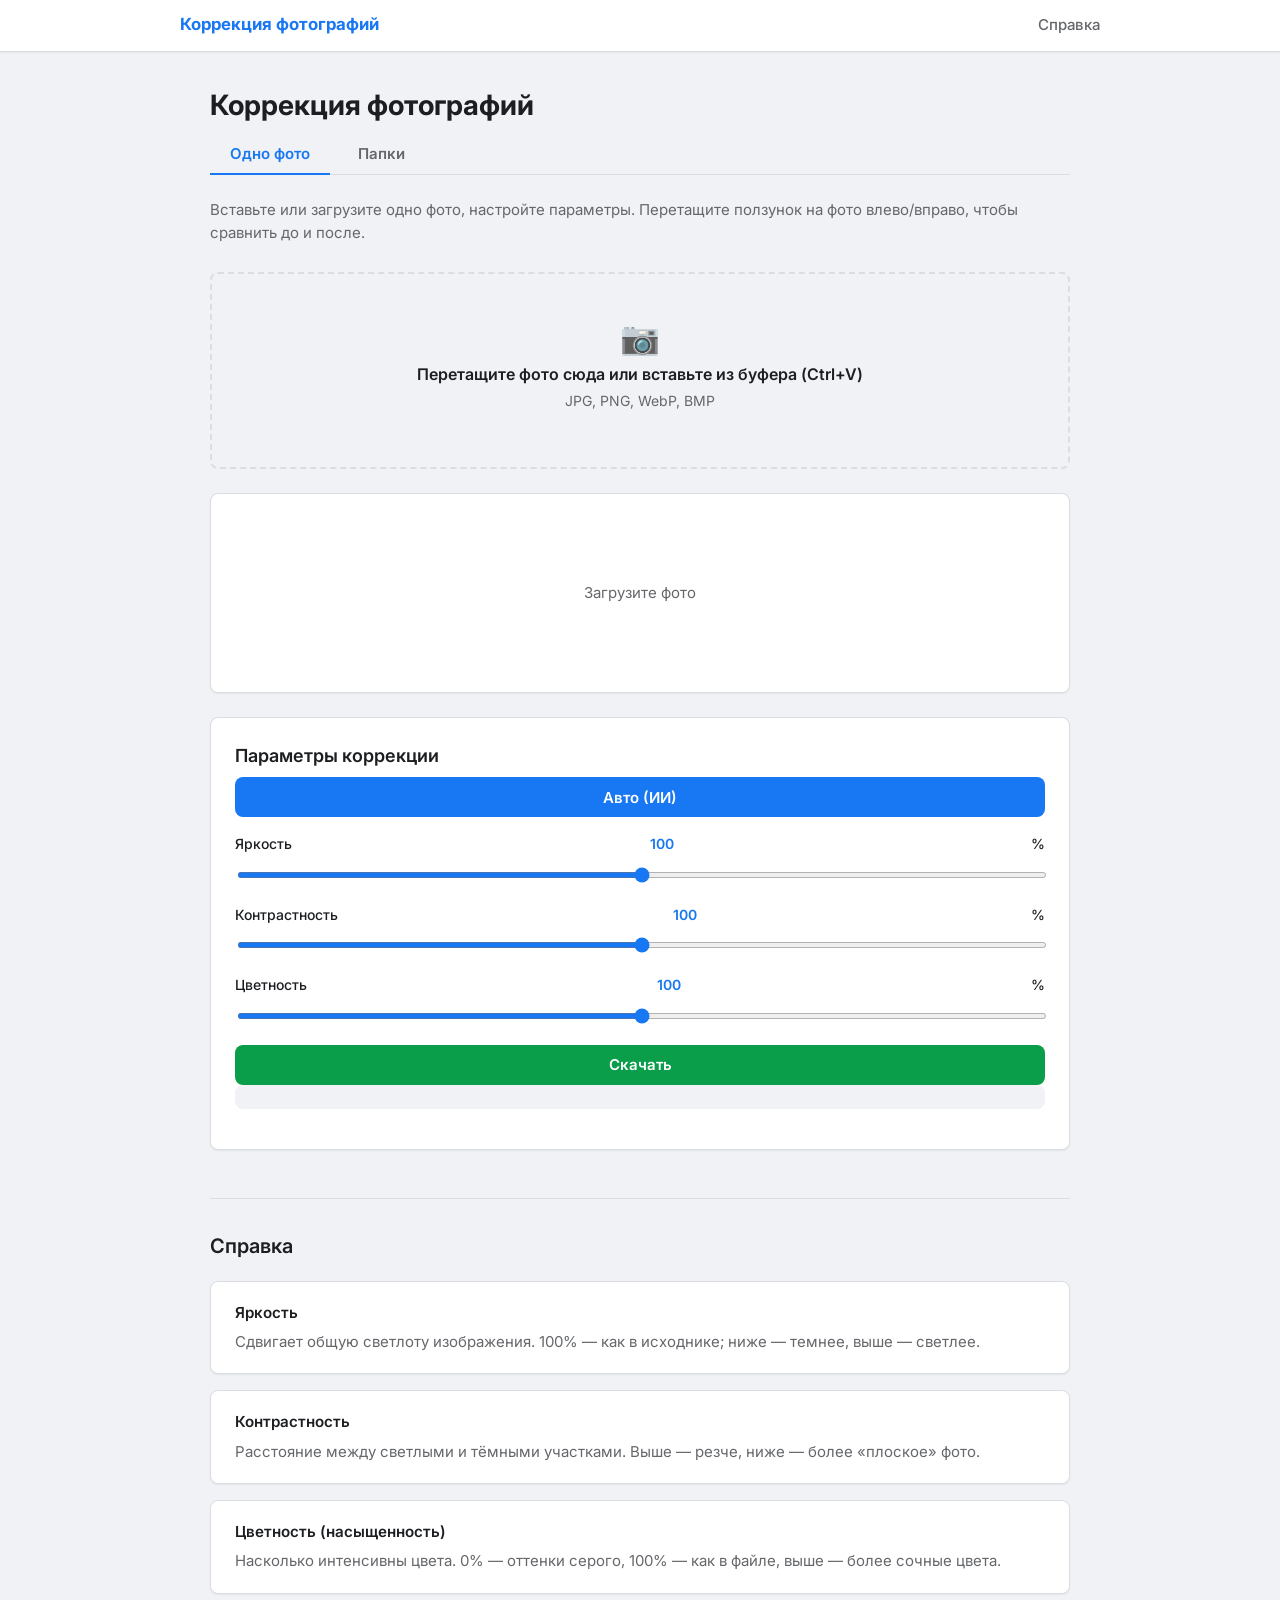
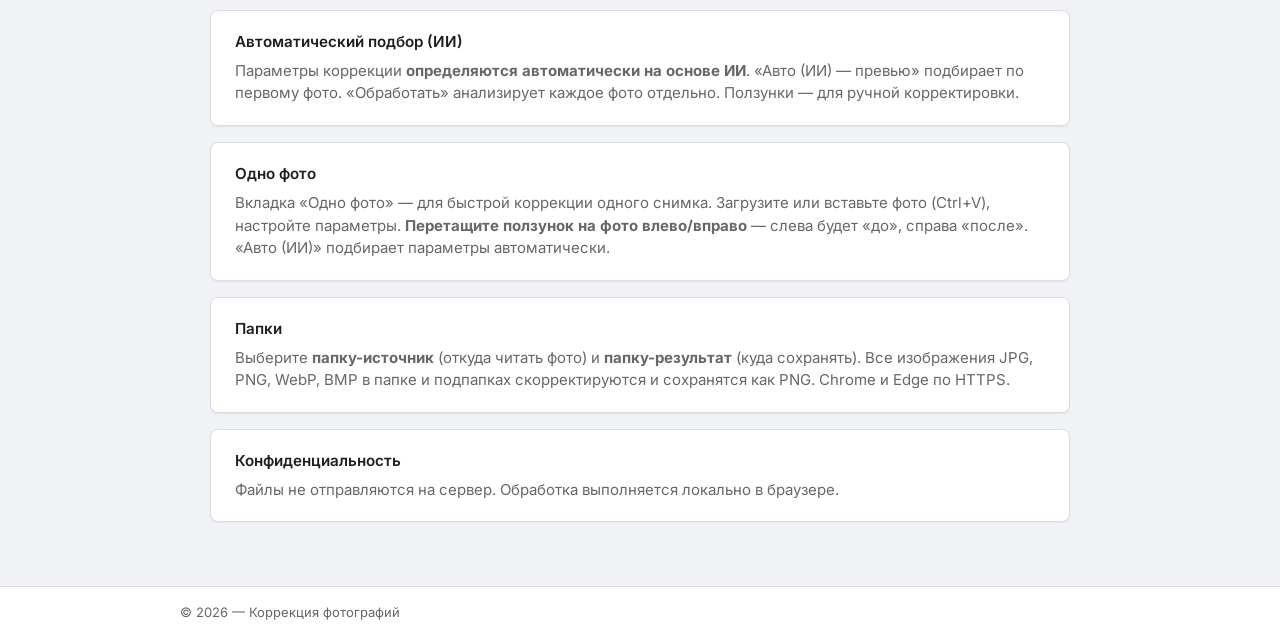
==== commit 285de246: "Ползунок до/после на фото: перетаскивание влево-вправо для сравнения Made-with: Cursor" ====
--- a/batch.html
+++ b/batch.html
@@ -34,7 +34,7 @@
 
       <!-- Вкладка: Одно фото -->
       <div class="tab-pane tab-active" id="pane-single">
-        <p class="page-sub">Вставьте или загрузите одно фото, настройте параметры и сразу увидите результат «до» и «после».</p>
+        <p class="page-sub">Вставьте или загрузите одно фото, настройте параметры. Перетащите ползунок на фото влево/вправо, чтобы сравнить до и после.</p>
         <div class="single-upload">
           <div class="dropzone dropzone-single" id="dropzone-single">
             <span class="dropzone-icon">📷</span>
@@ -43,14 +43,16 @@
             <input type="file" id="file-single" accept="image/jpeg,image/png,image/webp,image/bmp" hidden />
           </div>
         </div>
-        <div class="before-after-wrap">
-          <div class="before-after-box">
-            <span class="before-after-label before-label">До</span>
-            <div class="preview-frame preview-before"><span class="preview-placeholder" id="ph-before">Загрузите фото</span><img id="img-before" alt="До" /></div>
-          </div>
-          <div class="before-after-box">
-            <span class="before-after-label after-label">После</span>
-            <div class="preview-frame preview-after"><span class="preview-placeholder" id="ph-after">—</span><img id="img-after" alt="После" /></div>
+        <div class="compare-wrap" id="compare-wrap">
+          <span class="compare-placeholder" id="ph-compare">Загрузите фото</span>
+          <div class="compare-container" id="compare-container">
+            <img class="compare-img compare-after" id="img-after" alt="После" />
+            <img class="compare-img compare-before" id="img-before" alt="До" />
+            <div class="compare-handle" id="compare-handle"></div>
+          </div>
+          <div class="compare-labels">
+            <span>До</span>
+            <span>После</span>
           </div>
         </div>
         <section class="params params-single">
@@ -142,7 +144,7 @@
         </div>
         <div class="help-block">
           <h3>Одно фото</h3>
-          <p>Вкладка «Одно фото» — для быстрой коррекции одного снимка. Загрузите или вставьте фото (Ctrl+V), настройте яркость, контраст и цветность. Блоки «До» и «После» показывают исходное фото и результат. «Авто (ИИ)» подбирает параметры автоматически.</p>
+          <p>Вкладка «Одно фото» — для быстрой коррекции одного снимка. Загрузите или вставьте фото (Ctrl+V), настройте параметры. <strong>Перетащите ползунок на фото влево/вправо</strong> — слева будет «до», справа «после». «Авто (ИИ)» подбирает параметры автоматически.</p>
         </div>
         <div class="help-block">
           <h3>Папки</h3>
@@ -214,7 +216,6 @@
         ctx.filter = filter;
         ctx.drawImage(singleOriginalImg, 0, 0);
         imgAfter.src = singleOriginalCanvas.toDataURL('image/png');
-        imgAfter.classList.add('preview-img-visible');
       }
 
       var singleBeforeUrl = null;
@@ -226,16 +227,55 @@
         var img = new Image();
         img.onload = function () {
           singleOriginalImg = img;
-          document.getElementById('ph-before').style.display = 'none';
-          document.getElementById('ph-after').style.display = 'none';
+          document.getElementById('compare-wrap').classList.add('has-image');
           imgBefore.src = url;
-          imgBefore.classList.add('preview-img-visible');
           applySinglePreview();
-          statusSingle.textContent = 'Готово. Настройте параметры или нажмите «Авто (ИИ)».';
+          updateCompareSlider(50);
+          statusSingle.textContent = 'Готово. Перетащите ползунок влево/вправо. Настройте параметры или нажмите «Авто (ИИ)».';
         };
         img.onerror = function () { URL.revokeObjectURL(url); singleBeforeUrl = null; statusSingle.textContent = 'Не удалось загрузить фото.'; };
         img.src = url;
       }
+
+      var comparePos = 50;
+      function updateCompareSlider(pct) {
+        comparePos = Math.max(0, Math.min(100, pct));
+        var h = document.getElementById('compare-handle');
+        var clip = document.getElementById('img-before');
+        h.style.left = comparePos + '%';
+        clip.style.clipPath = 'inset(0 ' + (100 - comparePos) + '% 0 0)';
+      }
+
+      (function initCompareDrag() {
+        var handle = document.getElementById('compare-handle');
+        var container = document.getElementById('compare-container');
+        var dragging = false;
+        function move(e) {
+          if (!container || !container.offsetParent) return;
+          var rect = container.getBoundingClientRect();
+          var x = (e.touches ? e.touches[0].clientX : e.clientX) - rect.left;
+          var pct = (x / rect.width) * 100;
+          updateCompareSlider(pct);
+        }
+        handle.addEventListener('mousedown', function (e) { e.preventDefault(); dragging = true; });
+        container.addEventListener('mousedown', function (e) {
+          if (e.target === handle) return;
+          dragging = true;
+          var rect = container.getBoundingClientRect();
+          var x = e.clientX - rect.left;
+          updateCompareSlider((x / rect.width) * 100);
+        });
+        document.addEventListener('mousemove', function (e) { if (dragging) move(e); });
+        document.addEventListener('mouseup', function () { dragging = false; });
+        handle.addEventListener('touchstart', function (e) { e.preventDefault(); dragging = true; move(e); }, { passive: false });
+        container.addEventListener('touchstart', function (e) {
+          if (e.target === handle || dragging) return;
+          dragging = true;
+          move(e);
+        });
+        document.addEventListener('touchmove', function (e) { if (dragging) { e.preventDefault(); move(e); } }, { passive: false });
+        document.addEventListener('touchend', function () { dragging = false; });
+      })();
 
       document.getElementById('dropzone-single').addEventListener('click', function () { document.getElementById('file-single').click(); });
       document.getElementById('file-single').addEventListener('change', function () {
--- a/styles.css
+++ b/styles.css
@@ -141,72 +141,130 @@
   display: block;
 }
 
-/* Одно фото: до/после */
+/* Одно фото: ползунок до/после на фото */
 .single-upload {
   margin-bottom: 1.5rem;
 }
 
-.before-after-wrap {
-  display: grid;
-  grid-template-columns: 1fr 1fr;
-  gap: 1.25rem;
-  margin-bottom: 1.5rem;
-}
-
-.before-after-box {
+.compare-wrap {
   background: var(--surface);
   border: 1px solid var(--border);
   border-radius: var(--radius);
   padding: 1rem;
   box-shadow: var(--shadow);
-  overflow: hidden;
-}
-
-.before-after-label {
-  display: inline-block;
-  padding: 0.35rem 0.75rem;
-  border-radius: 999px;
-  font-size: 0.8125rem;
-  font-weight: 600;
-  margin-bottom: 0.75rem;
-}
-
-.before-label {
-  background: #e4e6eb;
-  color: var(--muted);
-}
-
-.after-label {
-  background: rgba(24, 119, 242, 0.15);
-  color: var(--primary);
-}
-
-.preview-before,
-.preview-after {
-  min-height: 120px;
-  display: flex;
+  margin-bottom: 1.5rem;
+  min-height: 200px;
+  display: flex;
+  flex-direction: column;
   align-items: center;
   justify-content: center;
+}
+
+.compare-placeholder {
+  color: var(--muted);
+  font-size: 0.9375rem;
+}
+
+.compare-wrap.has-image .compare-placeholder {
+  display: none;
+}
+
+.compare-container {
+  display: none;
+  position: relative;
+  width: 100%;
+  max-width: 600px;
+  margin: 0 auto;
+  overflow: hidden;
+  border-radius: var(--radius);
   background: var(--bg);
-}
-
-.preview-before img,
-.preview-after img {
-  max-width: 100%;
-  max-height: 200px;
+  user-select: none;
+  -webkit-user-select: none;
+}
+
+.compare-container .compare-img {
+  display: block;
+}
+
+.compare-wrap.has-image .compare-container {
+  display: block;
+}
+
+.compare-img {
+  display: block;
+  width: 100%;
+  height: auto;
+  vertical-align: middle;
+  pointer-events: none;
+}
+
+.compare-after {
+  display: block;
+  width: 100%;
+  height: auto;
+  vertical-align: middle;
+  z-index: 0;
+}
+
+.compare-before {
+  position: absolute;
+  left: 0;
+  top: 0;
+  width: 100%;
+  height: 100%;
   object-fit: contain;
-}
-
-.preview-frame .preview-placeholder {
-  display: block;
-  color: var(--muted);
-  font-size: 0.875rem;
-  padding: 2rem;
-  text-align: center;
-}
-
-.preview-frame img:not(.preview-img-visible) {
+  object-position: left top;
+  z-index: 1;
+  clip-path: inset(0 50% 0 0);
+}
+
+.compare-handle {
+  position: absolute;
+  top: 0;
+  left: 50%;
+  width: 4px;
+  height: 100%;
+  margin-left: -2px;
+  background: #fff;
+  box-shadow: 0 0 6px rgba(0,0,0,0.5);
+  cursor: ew-resize;
+  z-index: 2;
+  touch-action: none;
+}
+
+.compare-handle::before {
+  content: "◀";
+  position: absolute;
+  left: -14px;
+  top: 50%;
+  transform: translateY(-50%);
+  color: var(--primary);
+  font-size: 0.75rem;
+  pointer-events: none;
+}
+
+.compare-handle::after {
+  content: "▶";
+  position: absolute;
+  right: -14px;
+  top: 50%;
+  transform: translateY(-50%);
+  color: var(--primary);
+  font-size: 0.75rem;
+  pointer-events: none;
+}
+
+.compare-labels {
   display: none;
+  margin-top: 0.5rem;
+  font-size: 0.8125rem;
+  color: var(--muted);
+  gap: 1rem;
+}
+
+.compare-wrap.has-image .compare-labels {
+  display: flex;
+  gap: 1rem;
 }
 
 .params-single {
